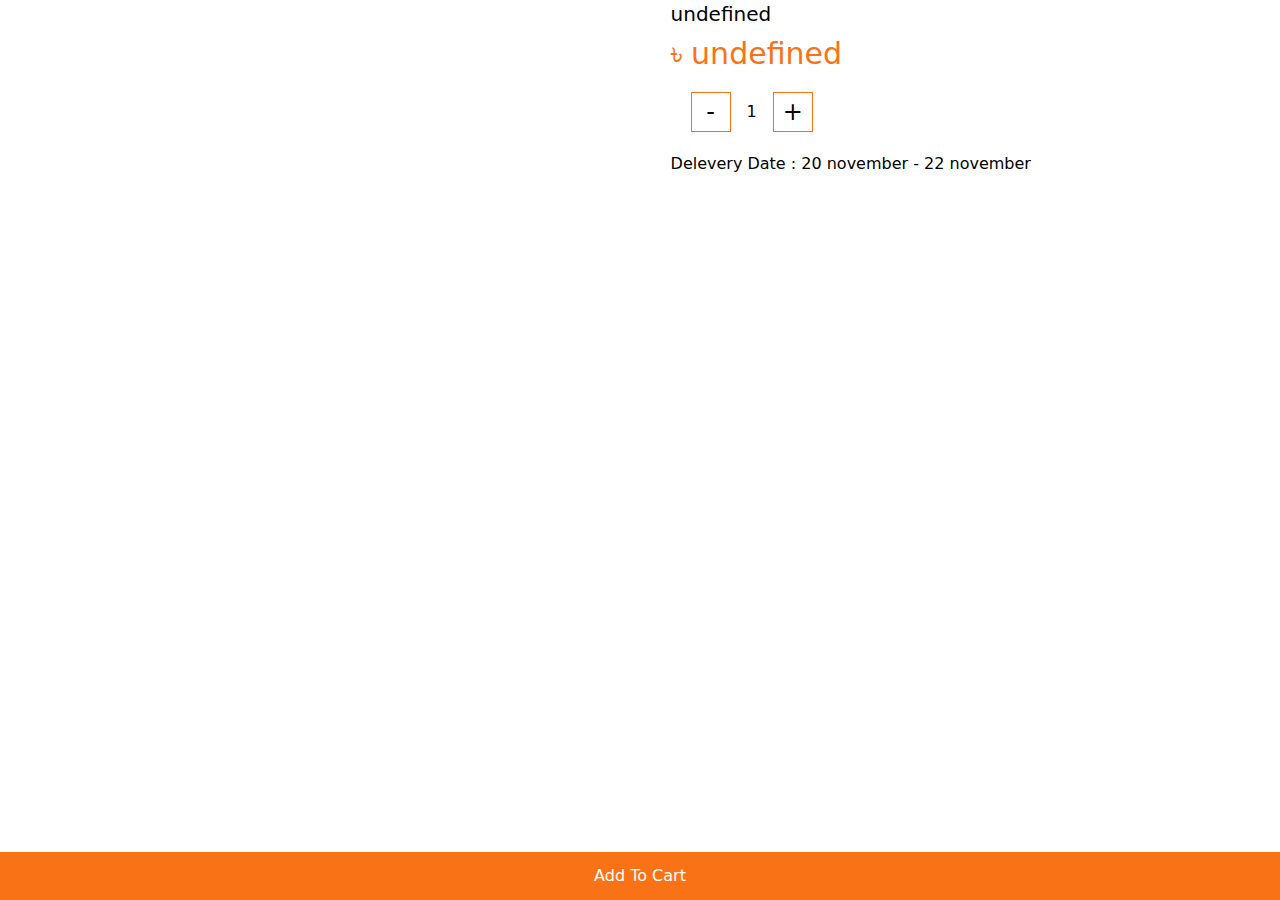
==== product-preview.html @ 6509703a "first commit" ====
<!DOCTYPE html>
<html lang="en">
  <head>
    <meta charset="UTF-8" />
    <meta name="viewport" content="width=device-width, initial-scale=1.0" />
    <script src="tali-wind.js"></script>
    <link rel="stylesheet" href="script-and-css-or-external-file/index.css" />
    <title>Jhalokati Expess</title>
  </head>
  <body>
    <main class="overflow-x-hidden relative">
      <section class="bg-white min-h-screen">
        <div
          id="product-preview-sec"
          class="w-screen px-0 md:px-28 block md:grid grid-cols-1 relative md:grid-cols-2 bg-white"
        ></div>
        <div id="longDes" class="bg-white px-5 md:px-20 pb-20"></div>
      </section>
    </main>
    <script
      type="module"
      src="script-and-css-or-external-file/product-preview.js"
    ></script>
    <script
      type="module"
      src="script-and-css-or-external-file/product-data.js"
    ></script>
    <script
      type="module"
      src="script-and-css-or-external-file/getProductId.js"
    ></script>
  </body>
</html>
---- script-and-css-or-external-file/index.css ----
body {
  background-color: #fb923c;
}
.product {
  border-radius: 0.5rem;
  background-color: #f1eded;
  overflow: hidden;
}
.product:hover {
  transition: 0.2s;
  box-shadow: 2px 2px 10px rgba(0, 0, 0, 0.3), -2px -2px 10px #e1dddd;
}
.product-img {
  width: 100%;
  aspect-ratio: 1 / 1 !important;
}
.price-p {
  color: red;
}
.description-paragraph {
  max-height: 8rem;
  overflow-y: hidden;
}
#search-input-field {
  outline: none;
  padding: 0.2rem 0.5rem;
}
option {
  padding: 0.3rem;
}
.bg-default {
  background-image: url(../image/1000.webp);
  background-position: center;
  background-repeat: no-repeat;
  background-size: cover;
}
#nav-filter-div {
  max-height: 50vh;
  overflow-y: scroll;
}
#nav-filter-div > p {
  padding: 0.5rem 0.5rem;
  border-bottom: 0.04rem solid black;
  cursor: default;
}
#nav-filter-div > p:first-child {
  margin-top: 1rem;
}
#nav-filter-div > p:last-child {
  border-bottom: none !important;
}
#nav-filter-div > p:hover {
  background-color: #e1dddd;
}
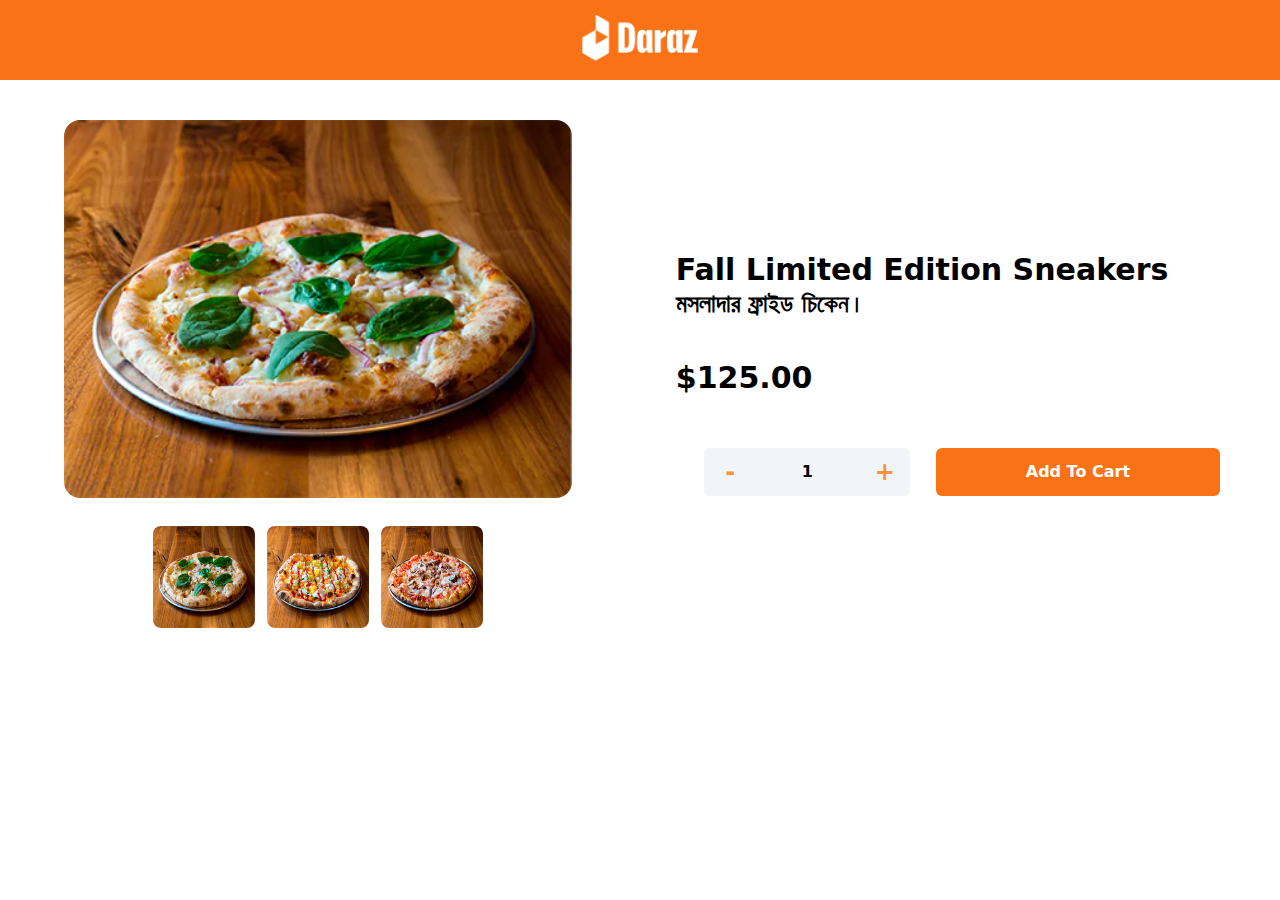
==== commit df56afb6: "Update product-preview.html" ====
--- a/product-preview.html
+++ b/product-preview.html
@@ -7,14 +7,93 @@
     <link rel="stylesheet" href="script-and-css-or-external-file/index.css" />
     <title>Jhalokati Expess</title>
   </head>
-  <body>
+  <body class="bg-[#fff]">
     <main class="overflow-x-hidden relative">
-      <section class="bg-white min-h-screen">
-        <div
-          id="product-preview-sec"
-          class="w-screen px-0 md:px-28 block md:grid grid-cols-1 relative md:grid-cols-2 bg-white"
-        ></div>
-        <div id="longDes" class="bg-white px-5 md:px-20 pb-20"></div>
+      <header id="header">
+        <nav
+          class="w-[100vw] mx-auto bg-orange-500 h-16 md:h-20 items-center flex justify-center"
+        >
+          <img src="image/logo.png" class="w-20 md:w-40" alt="logo" />
+        </nav>
+      </header>
+      <section
+        class="bg-[#fff] grid max-w-[1800px] grid-cols-1 md:grid-cols-2 gap-2 py-0 md:py-10 mx-auto"
+        id="product-preview-section"
+      >
+        <div class="">
+          <div class="big-img-div w-full md:w-4/5 mx-auto">
+            <img
+              class="w-full rounded-none md:rounded-2xl"
+              src="image/1000.webp"
+              alt="main image"
+              id="main-image"
+            />
+          </div>
+          <div
+            class="w-4/5 mx-auto flex justify-center items-center gap-3 mt-7"
+            id="img-thumb-div"
+          >
+            <img
+              class="img-thumb w-1/5 aspect-square rounded-lg hover:blur-sm"
+              src="image/1000.webp"
+              alt=""
+            />
+            <img
+              class="img-thumb w-1/5 aspect-square rounded-lg hover:blur-sm"
+              src="image/1001.webp"
+              alt=""
+            />
+            <img
+              class="img-thumb w-1/5 aspect-square rounded-lg hover:blur-sm"
+              src="image/1002.webp"
+              alt=""
+            />
+          </div>
+        </div>
+        <div class="grid items-center font-sans">
+          <div class="w-[90%] mx-auto">
+            <h1 class="text-2xl md:text-3xl font-bold text-black" id="des-Eng">
+              Fall Limited Edition Sneakers
+            </h1>
+            <h1
+              class="text-xl md:text-2xl font-bold text-black"
+              id="des-bangla"
+            >
+              মসলাদার ফ্রাইড চিকেন।
+            </h1>
+            <p class="price text-3xl mt-10 font-bold" id="price">$125.00</p>
+            <div class="my-5 text-xl font-light" id="long-des"></div>
+
+            <div
+              class="btn-div w-[100%] md:w-[90%] mx-auto block md:flex justify-between items-center pt-8 cursor-pointer"
+            >
+              <div
+                class="count-div text-2xl flex justify-between bg-slate-100 w-full md:w-[40%] h-12 font-bold rounded-md mb-4 md:mb-0"
+              >
+                <span
+                  class="w-[25%] grid place-items-center text-orange-400"
+                  id="count-plus"
+                  >-</span
+                >
+                <span
+                  class="w-[25%] grid place-items-center text-base"
+                  id="product-quntity"
+                  >1</span
+                >
+                <span
+                  class="w-[25%] grid place-items-center text-orange-400"
+                  id="count-minus"
+                  >+</span
+                >
+              </div>
+              <div
+                class="add-to-cart-btn font-bold rounded-md hover:bg-orange-600 transition w-full md:w-[55%] h-12 grid place-items-center text-white bg-orange-500"
+              >
+                Add To Cart
+              </div>
+            </div>
+          </div>
+        </div>
       </section>
     </main>
     <script
@@ -29,5 +108,6 @@
       type="module"
       src="script-and-css-or-external-file/getProductId.js"
     ></script>
+    <script src="script-and-css-or-external-file/basic-js-or-index.js"></script>
   </body>
 </html>
